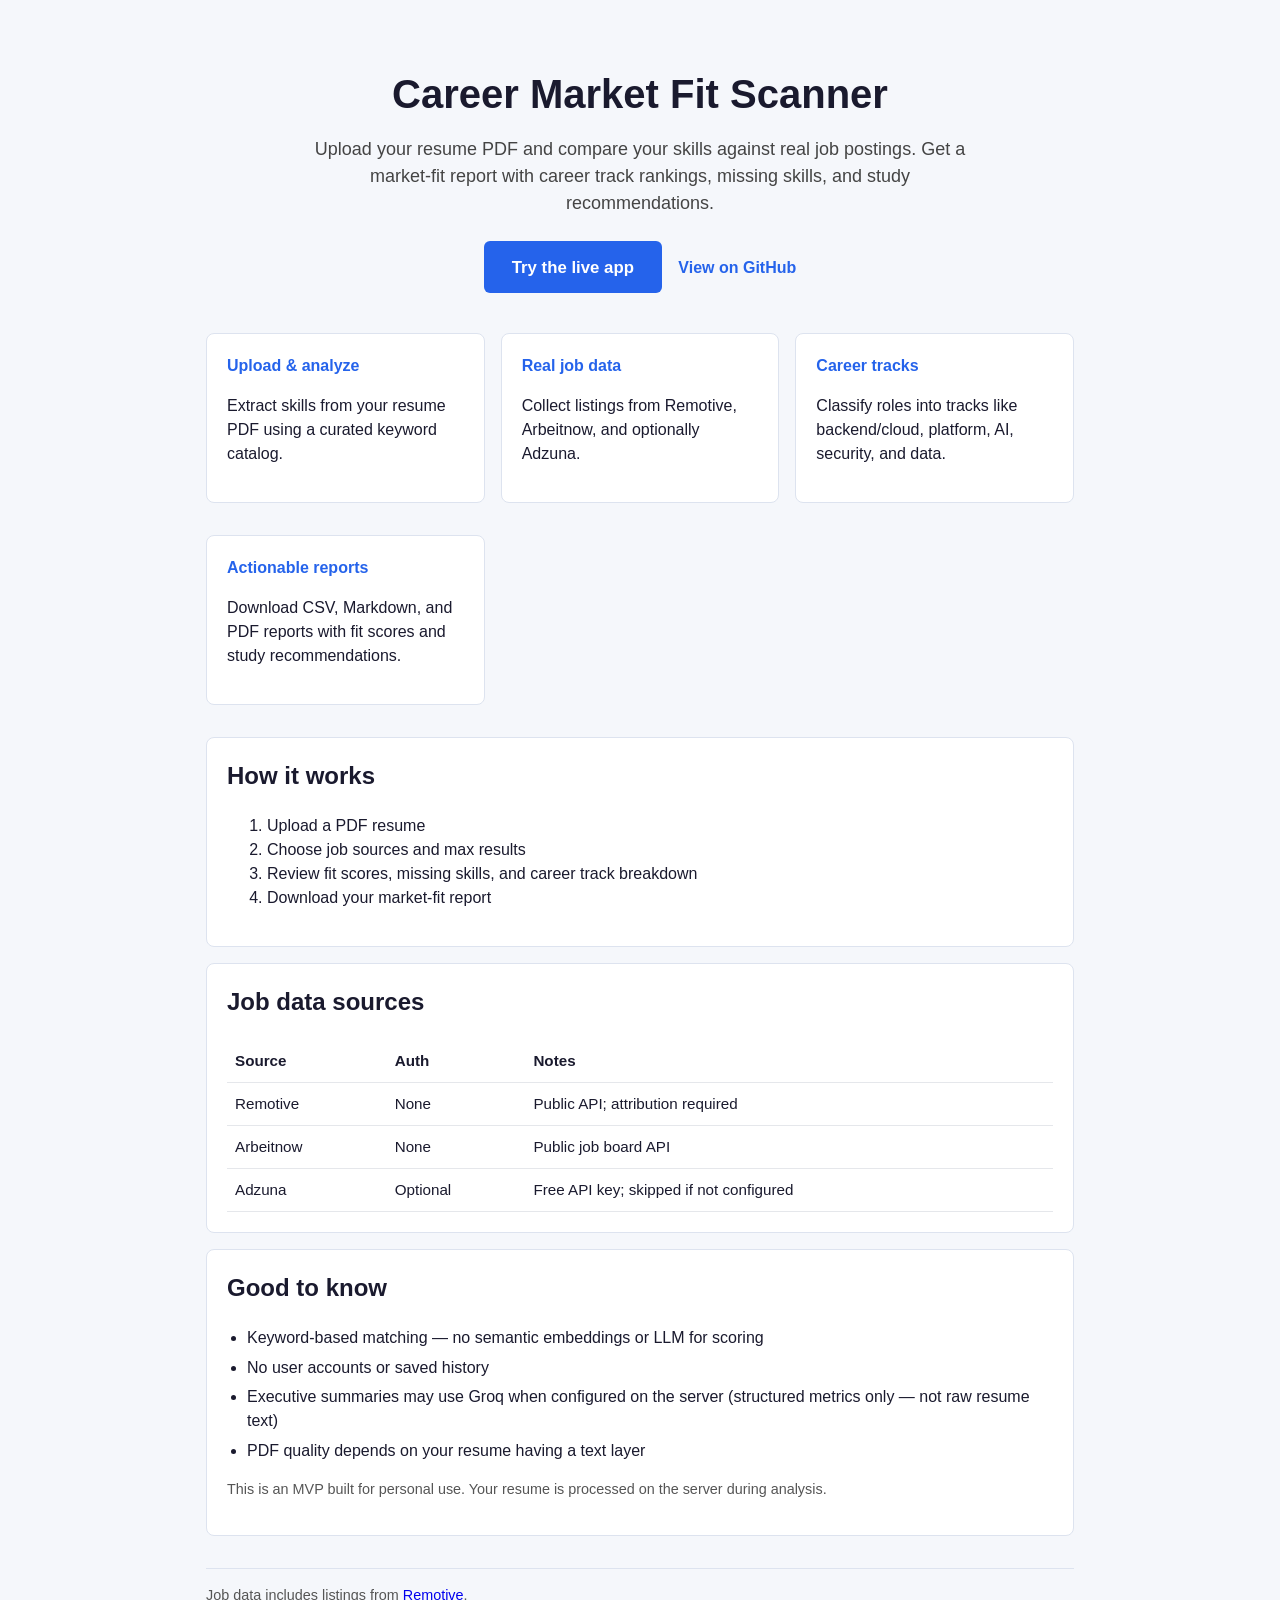
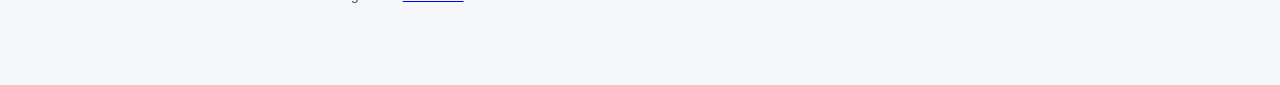
==== docs/index.html @ 3a7e26be "Add GitHub Pages landing page for the live Railway app. Publish a static marketing site from docs/ s" ====
<!DOCTYPE html>
<html lang="en">
<head>
  <meta charset="UTF-8">
  <meta name="viewport" content="width=device-width, initial-scale=1.0">
  <meta name="description" content="Compare your resume against real job postings from Remotive, Adzuna, and Arbeitnow. Get career track rankings, skill gaps, and study recommendations.">
  <title>Career Market Fit Scanner</title>
  <link rel="stylesheet" href="styles.css">
</head>
<body>
  <main class="container">
    <header class="hero">
      <h1>Career Market Fit Scanner</h1>
      <p class="lead">
        Upload your resume PDF and compare your skills against real job postings.
        Get a market-fit report with career track rankings, missing skills, and study recommendations.
      </p>
      <a class="cta" href="https://job-listing-comparer-production.up.railway.app/" rel="noopener">Try the live app</a>
      <a class="cta-secondary" href="https://github.com/gadnlino/job-listing-comparer">View on GitHub</a>
    </header>

    <section class="cards">
      <div class="card">
        <h3>Upload &amp; analyze</h3>
        <p>Extract skills from your resume PDF using a curated keyword catalog.</p>
      </div>
      <div class="card">
        <h3>Real job data</h3>
        <p>Collect listings from Remotive, Arbeitnow, and optionally Adzuna.</p>
      </div>
      <div class="card">
        <h3>Career tracks</h3>
        <p>Classify roles into tracks like backend/cloud, platform, AI, security, and data.</p>
      </div>
      <div class="card">
        <h3>Actionable reports</h3>
        <p>Download CSV, Markdown, and PDF reports with fit scores and study recommendations.</p>
      </div>
    </section>

    <section class="card">
      <h2>How it works</h2>
      <ol>
        <li>Upload a PDF resume</li>
        <li>Choose job sources and max results</li>
        <li>Review fit scores, missing skills, and career track breakdown</li>
        <li>Download your market-fit report</li>
      </ol>
    </section>

    <section class="card">
      <h2>Job data sources</h2>
      <table>
        <thead>
          <tr>
            <th>Source</th>
            <th>Auth</th>
            <th>Notes</th>
          </tr>
        </thead>
        <tbody>
          <tr>
            <td>Remotive</td>
            <td>None</td>
            <td>Public API; attribution required</td>
          </tr>
          <tr>
            <td>Arbeitnow</td>
            <td>None</td>
            <td>Public job board API</td>
          </tr>
          <tr>
            <td>Adzuna</td>
            <td>Optional</td>
            <td>Free API key; skipped if not configured</td>
          </tr>
        </tbody>
      </table>
    </section>

    <section class="card">
      <h2>Good to know</h2>
      <ul>
        <li>Keyword-based matching — no semantic embeddings or LLM for scoring</li>
        <li>No user accounts or saved history</li>
        <li>Executive summaries may use Groq when configured on the server (structured metrics only — not raw resume text)</li>
        <li>PDF quality depends on your resume having a text layer</li>
      </ul>
      <p class="note">This is an MVP built for personal use. Your resume is processed on the server during analysis.</p>
    </section>

    <p class="attribution">
      Job data includes listings from
      <a href="https://remotive.com" target="_blank" rel="noopener">Remotive</a>.
    </p>
  </main>
</body>
</html>
---- docs/styles.css ----
* { box-sizing: border-box; }

body {
  font-family: -apple-system, BlinkMacSystemFont, "Segoe UI", sans-serif;
  margin: 0;
  background: #f5f7fb;
  color: #1a1a2e;
  line-height: 1.5;
}

.container {
  max-width: 900px;
  margin: 0 auto;
  padding: 2rem 1rem 4rem;
}

h1, h2, h3 { margin-top: 0; }

.lead {
  color: #444;
  max-width: 65ch;
  font-size: 1.125rem;
}

.hero {
  text-align: center;
  padding: 2rem 0 2.5rem;
}

.hero h1 {
  font-size: clamp(1.75rem, 5vw, 2.5rem);
  margin-bottom: 0.75rem;
}

.hero .lead {
  margin: 0 auto 1.5rem;
}

.cta {
  display: inline-block;
  background: #2563eb;
  color: #fff;
  text-decoration: none;
  padding: 0.85rem 1.75rem;
  border-radius: 6px;
  font-weight: 600;
  font-size: 1.05rem;
}

.cta:hover { background: #1d4ed8; }

.cta-secondary {
  display: inline-block;
  margin-left: 0.75rem;
  color: #2563eb;
  text-decoration: none;
  font-weight: 600;
}

.cta-secondary:hover { text-decoration: underline; }

.card {
  background: #fff;
  border: 1px solid #dde3ef;
  border-radius: 8px;
  padding: 1.25rem;
  margin-bottom: 1rem;
}

.cards {
  display: grid;
  grid-template-columns: repeat(auto-fit, minmax(220px, 1fr));
  gap: 1rem;
  margin-bottom: 1rem;
}

.card h3 {
  font-size: 1rem;
  color: #2563eb;
  margin-bottom: 0.5rem;
}

ul { padding-left: 1.25rem; }

ul li { margin-bottom: 0.35rem; }

table {
  width: 100%;
  border-collapse: collapse;
  font-size: 0.95rem;
}

th, td {
  border-bottom: 1px solid #e5e7eb;
  padding: 0.6rem 0.5rem;
  text-align: left;
}

.note {
  font-size: 0.9rem;
  color: #555;
}

.attribution {
  font-size: 0.9rem;
  color: #555;
  margin-top: 2rem;
  padding-top: 1rem;
  border-top: 1px solid #dde3ef;
}

@media (max-width: 600px) {
  .hero { padding: 1.25rem 0 2rem; }

  .cta-secondary {
    display: block;
    margin: 1rem 0 0;
  }
}
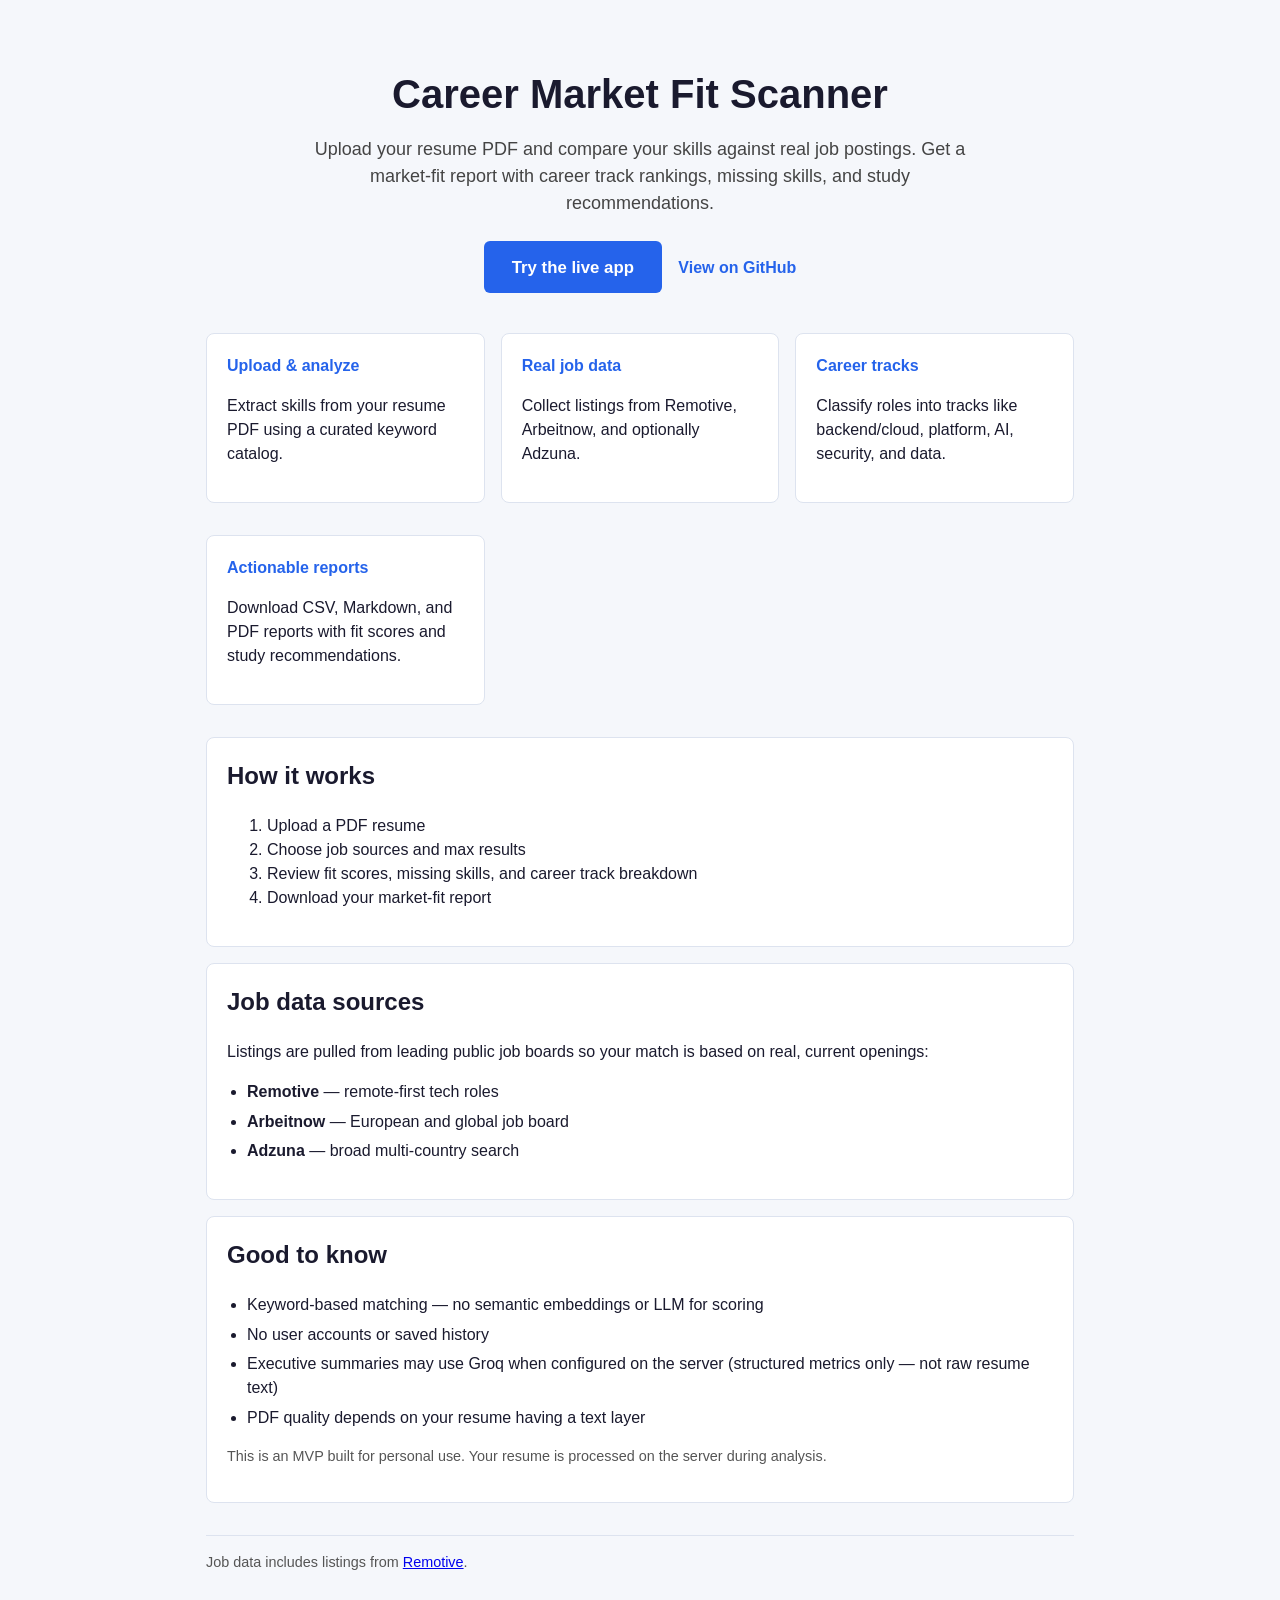
==== commit 5cc21fc5: "Simplify job sources section on landing page. Drop the auth/config table in favor of a user-facing s" ====
--- a/docs/index.html
+++ b/docs/index.html
@@ -50,32 +50,12 @@
 
     <section class="card">
       <h2>Job data sources</h2>
-      <table>
-        <thead>
-          <tr>
-            <th>Source</th>
-            <th>Auth</th>
-            <th>Notes</th>
-          </tr>
-        </thead>
-        <tbody>
-          <tr>
-            <td>Remotive</td>
-            <td>None</td>
-            <td>Public API; attribution required</td>
-          </tr>
-          <tr>
-            <td>Arbeitnow</td>
-            <td>None</td>
-            <td>Public job board API</td>
-          </tr>
-          <tr>
-            <td>Adzuna</td>
-            <td>Optional</td>
-            <td>Free API key; skipped if not configured</td>
-          </tr>
-        </tbody>
-      </table>
+      <p>Listings are pulled from leading public job boards so your match is based on real, current openings:</p>
+      <ul>
+        <li><strong>Remotive</strong> — remote-first tech roles</li>
+        <li><strong>Arbeitnow</strong> — European and global job board</li>
+        <li><strong>Adzuna</strong> — broad multi-country search</li>
+      </ul>
     </section>
 
     <section class="card">
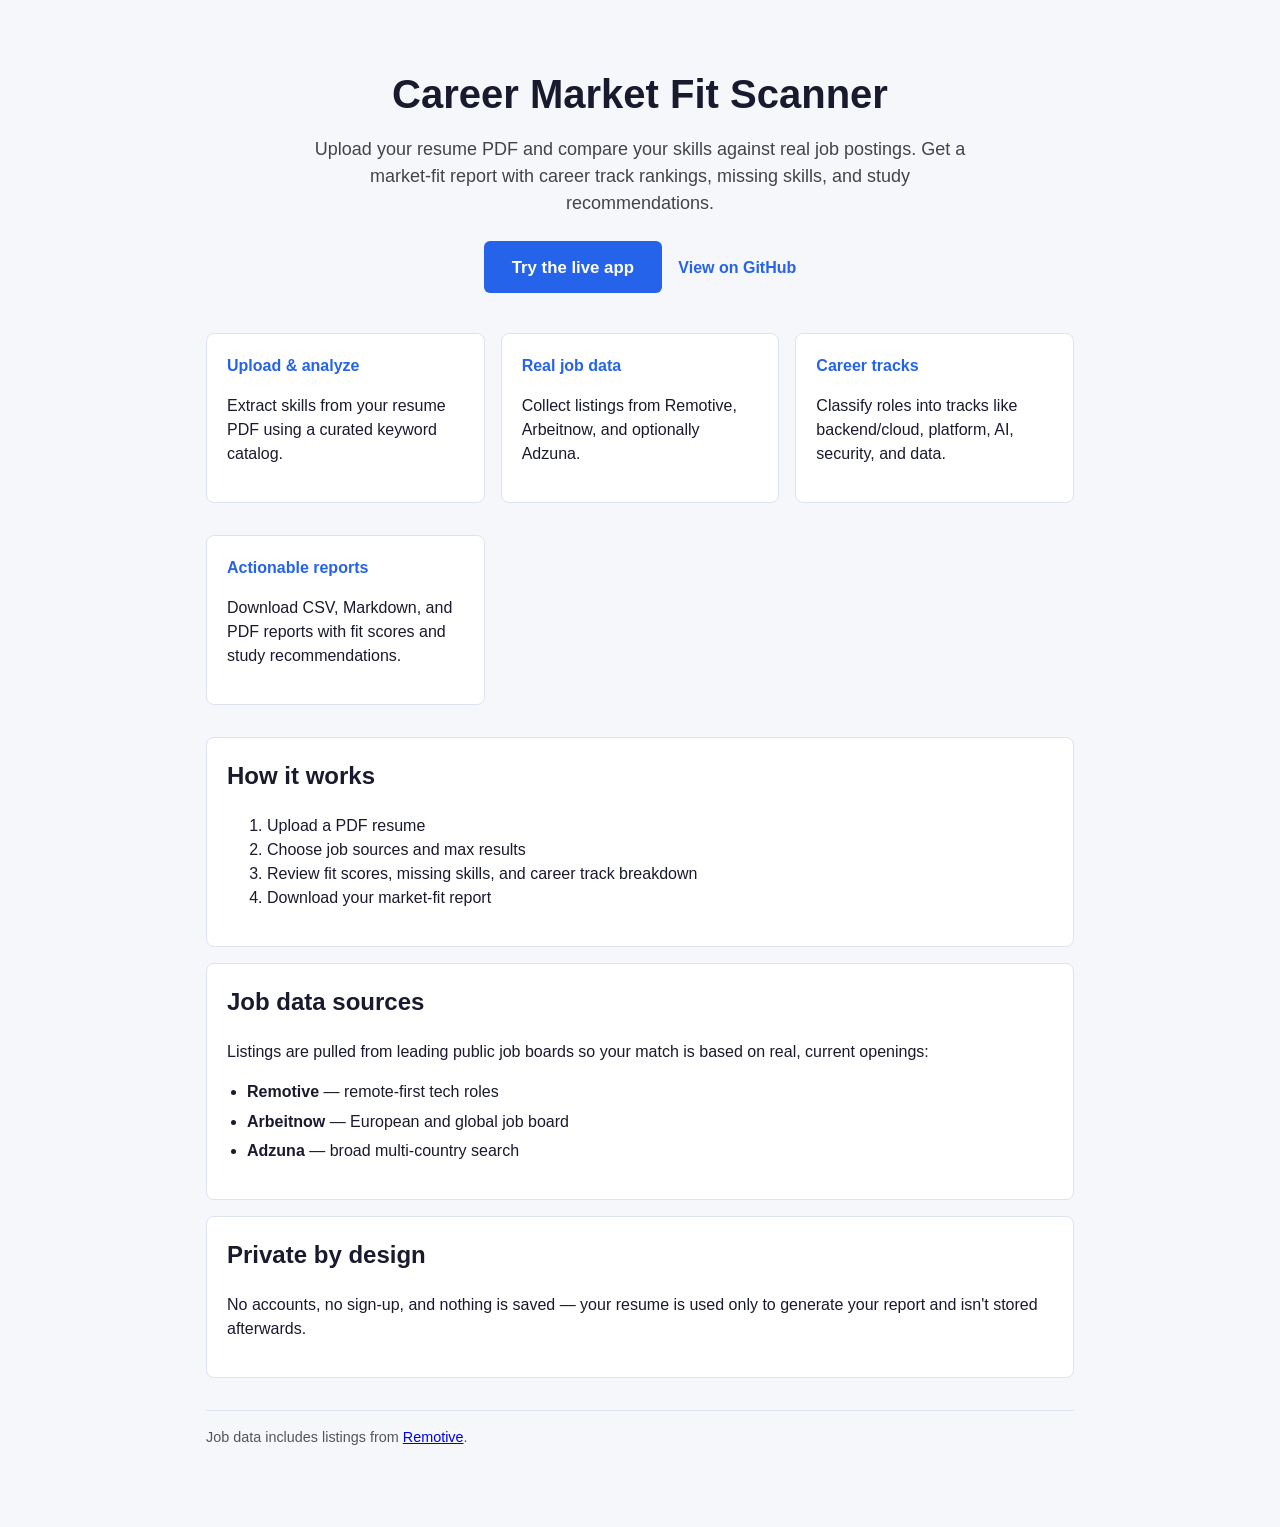
==== commit 968b0f19: "Replace technical caveats with a privacy highlight. Swap the release-note style "Good to know" list " ====
--- a/docs/index.html
+++ b/docs/index.html
@@ -15,8 +15,8 @@
         Upload your resume PDF and compare your skills against real job postings.
         Get a market-fit report with career track rankings, missing skills, and study recommendations.
       </p>
-      <a class="cta" href="https://job-listing-comparer-production.up.railway.app/" rel="noopener">Try the live app</a>
-      <a class="cta-secondary" href="https://github.com/gadnlino/job-listing-comparer">View on GitHub</a>
+      <a class="cta" href="https://job-listing-comparer-production.up.railway.app/" target="_blank" rel="noopener">Try the live app</a>
+      <a class="cta-secondary" href="https://github.com/gadnlino/job-listing-comparer" target="_blank" rel="noopener">View on GitHub</a>
     </header>
 
     <section class="cards">
@@ -59,14 +59,8 @@
     </section>
 
     <section class="card">
-      <h2>Good to know</h2>
-      <ul>
-        <li>Keyword-based matching — no semantic embeddings or LLM for scoring</li>
-        <li>No user accounts or saved history</li>
-        <li>Executive summaries may use Groq when configured on the server (structured metrics only — not raw resume text)</li>
-        <li>PDF quality depends on your resume having a text layer</li>
-      </ul>
-      <p class="note">This is an MVP built for personal use. Your resume is processed on the server during analysis.</p>
+      <h2>Private by design</h2>
+      <p>No accounts, no sign-up, and nothing is saved — your resume is used only to generate your report and isn't stored afterwards.</p>
     </section>
 
     <p class="attribution">
